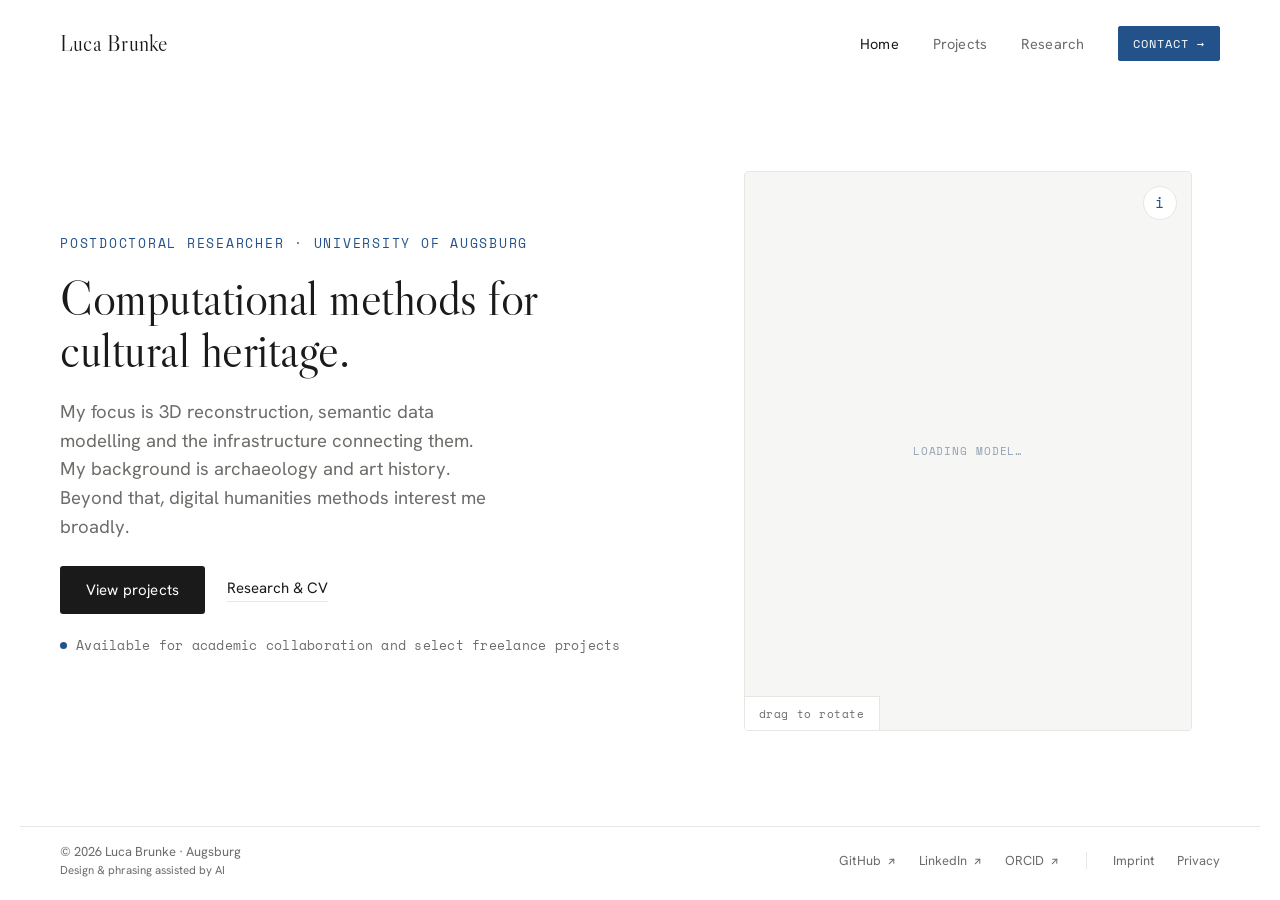
==== index.html @ 1812328b "Initial website: Home, Projects, Research, Contact, Imprint, Privacy Static HTML/CSS/JS implementati" ====
<!DOCTYPE html>
<html lang="en">
<head>
<meta charset="utf-8">
<meta name="viewport" content="width=device-width, initial-scale=1">
<title>Luca Brunke · Computational methods for cultural heritage</title>
<meta name="description" content="Luca Brunke, postdoctoral researcher at the University of Augsburg: 3D reconstruction, semantic data modelling and research infrastructure for cultural heritage.">
<meta name="author" content="Luca Brunke">
<meta name="ai-generated" content="true">
<meta name="ai-disclosure" content="Layout, visual design and some editorial phrasing assisted by Claude (Anthropic); content and decisions are the site owner's own.">
<link rel="icon" href="assets/favicon.svg" type="image/svg+xml">
<link rel="preload" href="assets/fonts/libre-caslon-display-latin-400-normal.woff2" as="font" type="font/woff2" crossorigin>
<link rel="preload" href="assets/fonts/hanken-grotesk-latin-wght-normal.woff2" as="font" type="font/woff2" crossorigin>
<link rel="stylesheet" href="css/theme.css">
<script type="module" src="assets/vendor/model-viewer.min.js"></script>
</head>
<body class="home">

<header class="site-header wrap">
  <a class="wordmark" href="index.html">Luca&nbsp;Brunke</a>
  <nav class="site-nav" aria-label="Main">
    <a href="index.html" aria-current="page">Home</a>
    <a href="projects.html">Projects</a>
    <a href="research.html">Research</a>
    <a class="btn-accent" href="contact.html">Contact →</a>
  </nav>
</header>

<main class="hero wrap">
  <div>
    <p class="kicker">Postdoctoral Researcher · University of Augsburg</p>
    <h1>Computational methods for cultural heritage.</h1>
    <p class="hero-sub">My focus is 3D reconstruction, semantic data modelling and the infrastructure connecting them. My background is archaeology and art history. Beyond that, digital humanities methods interest me broadly.</p>
    <div class="hero-actions">
      <a class="btn-dark" href="projects.html">View projects</a>
      <a class="link-underline" href="research.html">Research &amp; CV</a>
    </div>
    <p class="availability"><span class="dot" aria-hidden="true"></span>Available for academic collaboration and select freelance projects</p>
  </div>

  <div class="hero-media">
    <div class="model-frame">
      <model-viewer src="assets/merkur.glb" alt="3D model of a Roman relief block showing the god Mercury" camera-controls auto-rotate auto-rotate-delay="600" rotation-per-second="18deg" interaction-prompt="none" shadow-intensity="0.6" exposure="1.05" loading="eager" reveal="auto">
        <div slot="progress-bar"></div>
        <div slot="poster" class="model-poster">loading model…</div>
      </model-viewer>
      <div class="model-hint" aria-hidden="true">drag to rotate</div>

      <button class="info-btn" type="button" aria-label="About this model" aria-expanded="false" aria-controls="model-info">i</button>
      <div class="popover" id="model-info" role="dialog" aria-label="About this model" hidden>
        <button class="popover-close" type="button" aria-label="Close">×</button>
        <div class="eyebrow">Mitte 2. Jh. n. Chr.</div>
        <div class="title">Merkur</div>
        <p>Reliefblock des Handelsgottes Merkur. Augsburg, bei St. Ulrich und Afra, um 1500.</p>
        <div class="meta">Photogrammetry · iPhone 17 Pro</div>
      </div>
    </div>
  </div>
</main>

<footer class="site-footer wrap">
  <div class="footer-meta">© 2026 Luca Brunke · Augsburg<a href="imprint.html#ai-notice">Design &amp; phrasing assisted by AI</a></div>
  <div class="footer-links">
    <div>
      <a href="https://github.com/LucaBrunke/" target="_blank" rel="noopener">GitHub<svg class="ext" viewBox="0 0 24 24" fill="none" stroke="currentColor" stroke-width="2.2" stroke-linecap="round" stroke-linejoin="round" aria-hidden="true"><path d="M7 17 17 7"/><path d="M8 7h9v9"/></svg></a>
      <a href="https://www.linkedin.com/in/luca-brunke/" target="_blank" rel="noopener">LinkedIn<svg class="ext" viewBox="0 0 24 24" fill="none" stroke="currentColor" stroke-width="2.2" stroke-linecap="round" stroke-linejoin="round" aria-hidden="true"><path d="M7 17 17 7"/><path d="M8 7h9v9"/></svg></a>
      <a href="https://orcid.org/0000-0002-3138-7901" target="_blank" rel="noopener">ORCID<svg class="ext" viewBox="0 0 24 24" fill="none" stroke="currentColor" stroke-width="2.2" stroke-linecap="round" stroke-linejoin="round" aria-hidden="true"><path d="M7 17 17 7"/><path d="M8 7h9v9"/></svg></a>
    </div>
    <div>
      <a href="imprint.html">Imprint</a>
      <a href="privacy.html">Privacy</a>
    </div>
  </div>
</footer>
<script src="js/home.js"></script>
</body>
</html>
---- css/theme.css ----
/* ==========================================================================
   lucabrunke — shared theme
   Change colours, fonts and spacing here; every page picks them up.
   ========================================================================== */

/* ---- Fonts (self-hosted: no requests to Google) ---- */
@font-face { font-family: 'Libre Caslon Display'; font-style: normal; font-weight: 400; font-display: swap;
  src: url('../assets/fonts/libre-caslon-display-latin-400-normal.woff2') format('woff2');
  unicode-range: U+0000-00FF, U+0131, U+0152-0153, U+02BB-02BC, U+02C6, U+02DA, U+02DC, U+0304, U+0308, U+0329, U+2000-206F, U+20AC, U+2122, U+2191, U+2193, U+2212, U+2215, U+FEFF, U+FFFD; }
@font-face { font-family: 'Libre Caslon Display'; font-style: normal; font-weight: 400; font-display: swap;
  src: url('../assets/fonts/libre-caslon-display-latin-ext-400-normal.woff2') format('woff2');
  unicode-range: U+0100-02BA, U+02BD-02C5, U+02C7-02CC, U+02CE-02D7, U+02DD-02FF, U+0304, U+0308, U+0329, U+1D00-1DBF, U+1E00-1E9F, U+1EF2-1EFF, U+2020, U+20A0-20AB, U+20AD-20C0, U+2113, U+2C60-2C7F, U+A720-A7FF; }
@font-face { font-family: 'Hanken Grotesk'; font-style: normal; font-weight: 100 900; font-display: swap;
  src: url('../assets/fonts/hanken-grotesk-latin-wght-normal.woff2') format('woff2-variations');
  unicode-range: U+0000-00FF, U+0131, U+0152-0153, U+02BB-02BC, U+02C6, U+02DA, U+02DC, U+0304, U+0308, U+0329, U+2000-206F, U+20AC, U+2122, U+2191, U+2193, U+2212, U+2215, U+FEFF, U+FFFD; }
@font-face { font-family: 'Hanken Grotesk'; font-style: normal; font-weight: 100 900; font-display: swap;
  src: url('../assets/fonts/hanken-grotesk-latin-ext-wght-normal.woff2') format('woff2-variations');
  unicode-range: U+0100-02BA, U+02BD-02C5, U+02C7-02CC, U+02CE-02D7, U+02DD-02FF, U+0304, U+0308, U+0329, U+1D00-1DBF, U+1E00-1E9F, U+1EF2-1EFF, U+2020, U+20A0-20AB, U+20AD-20C0, U+2113, U+2C60-2C7F, U+A720-A7FF; }
@font-face { font-family: 'Hanken Grotesk'; font-style: italic; font-weight: 100 900; font-display: swap;
  src: url('../assets/fonts/hanken-grotesk-latin-wght-italic.woff2') format('woff2-variations');
  unicode-range: U+0000-00FF, U+0131, U+0152-0153, U+02BB-02BC, U+02C6, U+02DA, U+02DC, U+0304, U+0308, U+0329, U+2000-206F, U+20AC, U+2122, U+2191, U+2193, U+2212, U+2215, U+FEFF, U+FFFD; }
@font-face { font-family: 'Hanken Grotesk'; font-style: italic; font-weight: 100 900; font-display: swap;
  src: url('../assets/fonts/hanken-grotesk-latin-ext-wght-italic.woff2') format('woff2-variations');
  unicode-range: U+0100-02BA, U+02BD-02C5, U+02C7-02CC, U+02CE-02D7, U+02DD-02FF, U+0304, U+0308, U+0329, U+1D00-1DBF, U+1E00-1E9F, U+1EF2-1EFF, U+2020, U+20A0-20AB, U+20AD-20C0, U+2113, U+2C60-2C7F, U+A720-A7FF; }
@font-face { font-family: 'Space Mono'; font-style: normal; font-weight: 400; font-display: swap;
  src: url('../assets/fonts/space-mono-latin-400-normal.woff2') format('woff2');
  unicode-range: U+0000-00FF, U+0131, U+0152-0153, U+02BB-02BC, U+02C6, U+02DA, U+02DC, U+0304, U+0308, U+0329, U+2000-206F, U+20AC, U+2122, U+2191, U+2193, U+2212, U+2215, U+FEFF, U+FFFD; }
@font-face { font-family: 'Space Mono'; font-style: normal; font-weight: 400; font-display: swap;
  src: url('../assets/fonts/space-mono-latin-ext-400-normal.woff2') format('woff2');
  unicode-range: U+0100-02BA, U+02BD-02C5, U+02C7-02CC, U+02CE-02D7, U+02DD-02FF, U+0304, U+0308, U+0329, U+1D00-1DBF, U+1E00-1E9F, U+1EF2-1EFF, U+2020, U+20A0-20AB, U+20AD-20C0, U+2113, U+2C60-2C7F, U+A720-A7FF; }
@font-face { font-family: 'Space Mono'; font-style: normal; font-weight: 700; font-display: swap;
  src: url('../assets/fonts/space-mono-latin-700-normal.woff2') format('woff2');
  unicode-range: U+0000-00FF, U+0131, U+0152-0153, U+02BB-02BC, U+02C6, U+02DA, U+02DC, U+0304, U+0308, U+0329, U+2000-206F, U+20AC, U+2122, U+2191, U+2193, U+2212, U+2215, U+FEFF, U+FFFD; }
@font-face { font-family: 'Space Mono'; font-style: normal; font-weight: 700; font-display: swap;
  src: url('../assets/fonts/space-mono-latin-ext-700-normal.woff2') format('woff2');
  unicode-range: U+0100-02BA, U+02BD-02C5, U+02C7-02CC, U+02CE-02D7, U+02DD-02FF, U+0304, U+0308, U+0329, U+1D00-1DBF, U+1E00-1E9F, U+1EF2-1EFF, U+2020, U+20A0-20AB, U+20AD-20C0, U+2113, U+2C60-2C7F, U+A720-A7FF; }

/* ---- Tokens ---- */
:root {
  --accent: #23528a;
  --accent-shadow: rgba(35, 82, 138, 0.32);
  --ink: #1a1a1a;
  --muted: #6c6c69;
  --hair: #e6e6e2;
  --bg: #ffffff;
  --panel: #f6f6f4;
  --placeholder: #93a1b3;

  --serif: 'Libre Caslon Display', Georgia, serif;
  --sans: 'Hanken Grotesk', system-ui, sans-serif;
  --mono: 'Space Mono', ui-monospace, monospace;

  --page-max: 1240px;
  --gutter: 40px;
}

/* ---- Base ---- */
*, *::before, *::after { box-sizing: border-box; }
html, body { margin: 0; padding: 0; }
body {
  background: var(--bg);
  color: var(--ink);
  font-family: var(--sans);
  -webkit-font-smoothing: antialiased;
  min-height: 100vh;
  display: flex;
  flex-direction: column;
}
a { color: inherit; text-decoration: none; }
img { display: block; max-width: 100%; }
button { font: inherit; color: inherit; }
::selection { background: var(--accent); color: #ffffff; }
a, button { transition: color .18s ease, background-color .18s ease, border-color .18s ease, box-shadow .18s ease, opacity .18s ease; }
a:focus-visible, button:focus-visible { outline: 2px solid var(--accent); outline-offset: 3px; border-radius: 2px; }
.visually-hidden { position: absolute !important; width: 1px; height: 1px; overflow: hidden; clip: rect(0 0 0 0); white-space: nowrap; }

/* Page-width container */
.wrap { max-width: var(--page-max); width: 100%; margin: 0 auto; padding-left: var(--gutter); padding-right: var(--gutter); }

/* External-link arrow (inline SVG inherits currentColor) */
.ext { display: inline-block; width: 11px; height: 11px; vertical-align: middle; margin-left: 5px; }

/* ---- Type helpers ---- */
.kicker { font-family: var(--mono); font-size: 12px; text-transform: uppercase; letter-spacing: 0.14em; color: var(--accent); margin: 0 0 18px; }
.page-title { font-family: var(--serif); font-weight: 400; font-size: 52px; line-height: 1.05; letter-spacing: -0.01em; margin: 0 0 20px; }
.lede { font-size: 18px; line-height: 1.6; color: var(--muted); max-width: 60ch; margin: 0; text-wrap: pretty; }
.label { font-family: var(--mono); font-size: 11px; text-transform: uppercase; letter-spacing: 0.08em; color: var(--muted); }

/* ---- Header / nav ---- */
.site-header { flex: none; display: flex; align-items: center; justify-content: space-between; gap: 24px; flex-wrap: wrap; padding-top: 26px; padding-bottom: 26px; }
.wordmark { font-family: var(--serif); font-size: 22px; letter-spacing: 0.01em; white-space: nowrap; }
.site-nav { display: flex; align-items: center; gap: 34px; font-size: 14.5px; letter-spacing: 0.01em; }
.site-nav a { color: var(--muted); }
.site-nav a:hover, .site-nav a[aria-current="page"] { color: var(--ink); }

/* ---- Buttons ---- */
.btn-accent { font-family: var(--mono); font-size: 12px; text-transform: uppercase; letter-spacing: 0.08em; color: #ffffff; background: var(--accent); border: 1px solid var(--accent); padding: 8px 14px; border-radius: 2px; white-space: nowrap; }
.site-nav .btn-accent, .site-nav .btn-accent:hover { color: #ffffff; }
.btn-accent:hover { box-shadow: 0 5px 16px var(--accent-shadow); }
.btn-accent[aria-current="page"]:hover { box-shadow: none; }
.btn-dark { display: inline-block; background: var(--ink); color: var(--bg); font-size: 15px; padding: 14px 26px; border-radius: 3px; letter-spacing: 0.01em; }
.btn-dark:hover { box-shadow: 0 6px 18px rgba(26, 26, 26, 0.24); }
.link-underline { color: var(--ink); border-bottom: 1px solid var(--hair); padding-bottom: 3px; }
.link-underline:hover { border-color: var(--accent); }

/* ---- Footer ---- */
.site-footer { flex: none; margin-top: 40px; padding-top: 22px; padding-bottom: 26px; border-top: 1px solid var(--hair); display: flex; align-items: center; justify-content: space-between; gap: 24px; flex-wrap: wrap; font-size: 13px; }
.footer-meta { color: var(--muted); display: flex; flex-direction: column; gap: 2px; }
.footer-meta a { font-size: 11.5px; color: var(--muted); border-bottom: 1px solid transparent; align-self: flex-start; }
.footer-meta a:hover { color: var(--ink); border-color: var(--hair); }
.footer-links { display: flex; align-items: center; gap: 26px; flex-wrap: wrap; }
.footer-links > div { display: flex; gap: 22px; }
.footer-links > div + div { padding-left: 26px; border-left: 1px solid var(--hair); }
.footer-links a { color: var(--muted); }
.footer-links a:hover, .footer-links a[aria-current="page"] { color: var(--ink); }

/* ==========================================================================
   Home — single-screen hero
   ========================================================================== */
body.home { height: 100vh; overflow: hidden; }
.home .site-footer { margin-top: 0; padding-top: 16px; padding-bottom: 22px; }
.hero { flex: 1 1 auto; min-height: 0; padding-top: 8px; padding-bottom: 20px; display: grid; grid-template-columns: 1.08fr 0.92fr; gap: 64px; align-items: center; }
.hero .kicker { font-size: 12.5px; margin-bottom: clamp(12px, 2.2vh, 24px); }
.hero h1 { font-family: var(--serif); font-weight: 400; font-size: clamp(32px, 5.4vh, 56px); line-height: 1.07; letter-spacing: -0.01em; margin: 0 0 clamp(14px, 2.4vh, 26px); }
.hero-sub { font-size: clamp(15px, 2.1vh, 18.5px); line-height: 1.55; color: var(--muted); max-width: 44ch; margin: 0 0 clamp(16px, 2.8vh, 30px); }
.hero-actions { display: flex; align-items: center; gap: 22px; flex-wrap: wrap; margin-bottom: clamp(14px, 2.4vh, 28px); }
.hero-actions .link-underline { font-size: 15px; }
.availability { font-family: var(--mono); font-size: 12.5px; letter-spacing: 0.02em; color: var(--muted); display: flex; align-items: center; gap: 9px; }
.dot { width: 7px; height: 7px; border-radius: 50%; background: var(--accent); flex: none; }

.hero-media { position: relative; height: min(66vh, 560px); display: flex; align-items: center; justify-content: center; }
.model-frame { position: relative; height: 100%; aspect-ratio: 4 / 5; background: var(--panel); border: 1px solid var(--hair); border-radius: 4px; overflow: hidden; }
.model-frame model-viewer { width: 100%; height: 100%; background-color: var(--panel); --poster-color: transparent; }
.model-poster { width: 100%; height: 100%; display: flex; align-items: center; justify-content: center; background: var(--panel); font-family: var(--mono); font-size: 11px; text-transform: uppercase; letter-spacing: 0.08em; color: var(--placeholder); }
.model-hint { position: absolute; bottom: -1px; left: -1px; background: var(--bg); border: 1px solid var(--hair); border-left: none; border-bottom: none; padding: 9px 15px; font-family: var(--mono); font-size: 10.5px; letter-spacing: 0.05em; color: var(--muted); }
.info-btn { position: absolute; top: 14px; right: 14px; z-index: 3; width: 34px; height: 34px; border-radius: 50%; border: 1px solid var(--hair); background: var(--bg); color: var(--accent); font-family: var(--mono); font-size: 15px; line-height: 1; cursor: pointer; display: flex; align-items: center; justify-content: center; }
.info-btn:hover { border-color: var(--accent); }
.popover { position: absolute; top: 56px; right: 14px; z-index: 5; width: 280px; max-width: calc(100% - 28px); background: var(--bg); border: 1px solid var(--hair); border-radius: 4px; box-shadow: 0 12px 34px rgba(20, 30, 50, 0.13); padding: 18px 18px 16px; text-align: left; }
.popover[hidden] { display: none; }
.popover-close { position: absolute; top: 10px; right: 12px; border: none; background: none; color: var(--muted); font-size: 16px; line-height: 1; cursor: pointer; }
.popover-close:hover { color: var(--ink); }
.popover .eyebrow { font-family: var(--mono); font-size: 10.5px; text-transform: uppercase; letter-spacing: 0.08em; color: var(--accent); margin-bottom: 8px; }
.popover .title { font-family: var(--serif); font-size: 19px; margin-bottom: 8px; }
.popover p { font-size: 13.5px; line-height: 1.55; color: var(--muted); margin: 0 0 10px; }
.popover .meta { font-family: var(--mono); font-size: 11px; color: var(--muted); }

/* ==========================================================================
   Projects — result grid, filters, lightbox
   ========================================================================== */
.page-head { padding-top: 44px; }
.filters { padding-top: 36px; display: flex; align-items: center; justify-content: space-between; gap: 24px; flex-wrap: wrap; }
.chips { display: flex; gap: 10px; flex-wrap: wrap; align-items: center; }
.chip { font-family: var(--mono); font-size: 12px; text-transform: uppercase; letter-spacing: 0.06em; padding: 9px 15px; border-radius: 2px; cursor: pointer; background: transparent; color: var(--muted); border: 1px solid var(--hair); }
.chip:hover { border-color: var(--ink); color: var(--ink); }
.chip[aria-pressed="true"] { background: var(--ink); color: #ffffff; border-color: var(--ink); }
.chip-project { font-family: var(--mono); font-size: 12px; letter-spacing: 0.03em; padding: 9px 13px; border-radius: 2px; cursor: pointer; background: #ffffff; color: var(--accent); border: 1px solid var(--accent); display: flex; align-items: center; gap: 8px; }
.chip-project:hover { box-shadow: 0 4px 12px rgba(35, 82, 138, 0.2); }
.chip-project span { font-size: 15px; line-height: 1; }
.result-count { font-family: var(--mono); font-size: 12px; color: var(--muted); }

.grid-section { padding-top: 32px; padding-bottom: 20px; }
.result-grid { display: grid; grid-template-columns: repeat(auto-fill, minmax(min(100%, 300px), 1fr)); gap: 36px 28px; }
.tile { display: block; width: 100%; text-align: left; background: none; border: none; padding: 0; cursor: pointer; }
.tile:hover { opacity: 0.86; }
.tile-media { position: relative; aspect-ratio: 4 / 3; border: 1px solid var(--hair); border-radius: 3px; overflow: hidden; margin-bottom: 14px; background: var(--panel); }
.tile-media img { width: 100%; height: 100%; object-fit: cover; }
.tile-badges { position: absolute; top: 12px; right: 12px; display: flex; gap: 6px; }
.badge { font-family: var(--mono); font-size: 10.5px; letter-spacing: 0.04em; color: var(--muted); background: #ffffff; border: 1px solid var(--hair); padding: 5px 9px; border-radius: 2px; }
.badge-3d { text-transform: uppercase; letter-spacing: 0.06em; color: var(--accent); }
.tile-title { font-family: var(--serif); font-size: 20px; line-height: 1.25; margin-bottom: 6px; text-wrap: pretty; }
.tile-meta { font-family: var(--mono); font-size: 11.5px; letter-spacing: 0.03em; color: var(--muted); }
.placeholder { width: 100%; height: 100%; background: repeating-linear-gradient(135deg, #e8ecf1 0 13px, #f0f3f7 13px 26px); display: flex; align-items: center; justify-content: center; font-family: var(--mono); font-size: 11px; text-transform: uppercase; letter-spacing: 0.08em; color: var(--placeholder); }

.lightbox { position: fixed; inset: 0; z-index: 50; background: rgba(18, 20, 24, 0.72); display: flex; align-items: flex-start; justify-content: center; padding: 32px; overflow-y: auto; }
.lightbox[hidden] { display: none; }
.lightbox-panel { position: relative; width: 100%; max-width: 980px; margin: auto; background: #ffffff; border-radius: 5px; overflow: hidden; box-shadow: 0 24px 60px rgba(0, 0, 0, 0.3); }
.round-btn { width: 38px; height: 38px; border-radius: 50%; border: 1px solid var(--hair); background: #ffffff; color: var(--ink); font-size: 20px; line-height: 1; cursor: pointer; display: flex; align-items: center; justify-content: center; }
.round-btn:hover { border-color: var(--accent); color: var(--accent); }
.lightbox-close { position: absolute; top: 14px; right: 14px; z-index: 3; }
.stage { aspect-ratio: 16 / 10; max-height: 62vh; width: 100%; background: var(--panel); position: relative; }
.stage > img { width: 100%; height: 100%; object-fit: contain; background: var(--panel); }
.stage > iframe { width: 100%; height: 100%; border: 0; display: block; }
.stage > model-viewer { width: 100%; height: 100%; background-color: var(--panel); }
.stage .placeholder { font-size: 12px; background: repeating-linear-gradient(135deg, #e8ecf1 0 14px, #f0f3f7 14px 28px); }
.stage-nav { position: absolute; top: 50%; transform: translateY(-50%); width: 40px; height: 40px; font-size: 17px; }
.stage-prev { left: 14px; }
.stage-next { right: 14px; }
.stage-pos { position: absolute; bottom: 12px; left: 50%; transform: translateX(-50%); font-family: var(--mono); font-size: 11px; color: var(--muted); background: #ffffff; border: 1px solid var(--hair); padding: 4px 10px; border-radius: 10px; }
.thumbs { display: flex; gap: 10px; padding: 14px 30px 0; flex-wrap: wrap; }
.thumb { width: 84px; aspect-ratio: 4 / 3; padding: 0; border-radius: 3px; overflow: hidden; cursor: pointer; background: var(--panel); border: 1px solid var(--hair); }
.thumb[aria-current="true"] { border-color: var(--accent); }
.thumb img { width: 100%; height: 100%; object-fit: cover; }
.thumb .thumb-3d { width: 100%; height: 100%; display: flex; align-items: center; justify-content: center; font-family: var(--mono); font-size: 10px; color: var(--accent); }
.thumb .placeholder { background: repeating-linear-gradient(135deg, #e8ecf1 0 7px, #f0f3f7 7px 14px); }
.caption { padding: 22px 30px 28px; display: flex; justify-content: space-between; align-items: flex-end; gap: 24px; flex-wrap: wrap; }
.caption-text { flex: 1 1 420px; min-width: 0; }
.caption .eyebrow { font-family: var(--mono); font-size: 11px; text-transform: uppercase; letter-spacing: 0.08em; color: var(--accent); margin-bottom: 10px; }
.caption h2 { font-family: var(--serif); font-weight: 400; font-size: 28px; line-height: 1.15; margin: 0 0 10px; }
.caption p { font-size: 15.5px; line-height: 1.6; color: var(--muted); margin: 0; max-width: 62ch; text-wrap: pretty; }
.caption-actions { display: flex; flex-direction: column; align-items: flex-end; gap: 12px; }
.caption-actions .btn-accent { padding: 10px 14px; }
.caption-actions .btn-accent .ext { margin-left: 6px; }
.link-project { font-family: var(--mono); font-size: 11.5px; letter-spacing: 0.03em; color: var(--muted); background: none; border: none; border-bottom: 1px solid var(--hair); padding: 0 0 2px; cursor: pointer; }
.link-project:hover { color: var(--accent); border-color: var(--accent); }
body.no-scroll { overflow: hidden; }

/* ==========================================================================
   Research — light CV
   ========================================================================== */
.research-head .page-title { margin-bottom: 8px; }
.research-head .subtitle { font-size: 17px; color: var(--muted); }
.research-body { padding-top: 44px; padding-bottom: 20px; display: grid; grid-template-columns: minmax(0, 1fr) 300px; gap: 64px; align-items: start; }
.cv-section { margin-bottom: 56px; }
.cv-section:last-child { margin-bottom: 0; }
.section-label { font-family: var(--mono); font-size: 11.5px; text-transform: uppercase; letter-spacing: 0.1em; color: var(--muted); padding-bottom: 12px; border-bottom: 1px solid var(--hair); margin: 0 0 4px; font-weight: 400; }
.cv-section .intro { font-size: 17px; line-height: 1.65; margin: 16px 0 16px; max-width: 64ch; }
.cv-section .intro + .intro { color: var(--muted); margin: 0; }
.cv-list { list-style: none; margin: 0; padding: 0; }
.cv-row { display: grid; grid-template-columns: 96px 1fr; gap: 22px; padding: 20px 0; border-bottom: 1px solid var(--hair); align-items: baseline; }
.cv-years { font-family: var(--mono); font-size: 12.5px; color: var(--accent); }
.cv-title { font-size: 17px; font-weight: 600; margin-bottom: 3px; }
.cv-title-line { display: flex; align-items: center; gap: 9px; flex-wrap: wrap; margin-bottom: 3px; }
.cv-title-line .cv-title { margin-bottom: 0; }
.cv-place { font-size: 15px; color: var(--muted); }
.cv-place a { color: var(--muted); border-bottom: 1px solid var(--hair); }
.cv-place a:hover { color: var(--accent); border-color: var(--accent); }
.cv-note { font-size: 13.5px; color: var(--muted); margin-top: 6px; font-style: italic; }
.badge-current { display: inline-flex; align-items: center; gap: 5px; font-family: var(--mono); font-size: 10.5px; text-transform: uppercase; letter-spacing: 0.06em; color: var(--accent); background: var(--panel); border: 1px solid var(--hair); padding: 3px 8px; border-radius: 10px; }
.badge-current .dot { width: 6px; height: 6px; }

.pubs-head { display: flex; align-items: center; justify-content: space-between; gap: 20px; flex-wrap: wrap; padding-bottom: 12px; border-bottom: 1px solid var(--hair); margin-bottom: 8px; }
.pubs-head .section-label { border: none; padding: 0; margin: 0; }
.seg { display: flex; border: 1px solid var(--hair); border-radius: 3px; overflow: hidden; }
.seg button { font-family: var(--mono); font-size: 11px; text-transform: uppercase; letter-spacing: 0.06em; padding: 7px 13px; border: none; cursor: pointer; background: transparent; color: var(--muted); }
.seg button + button { border-left: 1px solid var(--hair); }
.seg button:hover { color: var(--ink); }
.seg button[aria-pressed="true"] { background: var(--ink); color: var(--bg); }
.pub { padding: 22px 0; border-bottom: 1px solid var(--hair); display: flex; align-items: flex-start; justify-content: space-between; gap: 20px; }
.pub-apa { font-size: 15.5px; line-height: 1.6; margin: 0; max-width: 60ch; }
.pub-apa cite { font-family: var(--serif); font-style: italic; }
.pub-apa .venue { color: var(--muted); }
.pub-apa .venue a { border-bottom: 1px solid var(--hair); }
.pub-apa .venue a:hover { color: var(--accent); border-color: var(--accent); }
.pub-bib { flex: 1; min-width: 0; font-family: var(--mono); font-size: 12px; line-height: 1.55; background: var(--panel); border: 1px solid var(--hair); border-radius: 3px; padding: 14px 16px; margin: 0; white-space: pre-wrap; overflow-x: auto; }
.pubs[data-format="apa"] .pub-bib, .pubs[data-format="bibtex"] .pub-apa { display: none; }
.copy-btn { flex: none; font-family: var(--mono); font-size: 10.5px; text-transform: uppercase; letter-spacing: 0.06em; padding: 7px 11px; border: 1px solid var(--hair); border-radius: 2px; background: var(--bg); color: var(--muted); cursor: pointer; }
.copy-btn:hover { border-color: var(--accent); color: var(--accent); }
.pubs-note { font-size: 13px; color: var(--muted); margin: 20px 0 0; }
.orcid-link { display: inline-block; margin-top: 16px; font-family: var(--mono); font-size: 12px; text-transform: uppercase; letter-spacing: 0.06em; color: var(--muted); }
.orcid-link:hover { color: var(--accent); }

.sidebar { position: sticky; top: 32px; display: flex; flex-direction: column; gap: 20px; }
.portrait { aspect-ratio: 4 / 5; border: 1px solid var(--hair); border-radius: 4px; overflow: hidden; margin: 0; }
.portrait img { width: 100%; height: 100%; object-fit: cover; }
.facts { border: 1px solid var(--hair); border-radius: 4px; padding: 20px 20px 22px; display: flex; flex-direction: column; gap: 14px; margin: 0; }
.facts dt { font-family: var(--mono); font-size: 10.5px; text-transform: uppercase; letter-spacing: 0.08em; color: var(--muted); margin-bottom: 4px; }
.facts dd { font-size: 14.5px; margin: 0; }
.facts dd a:hover { color: var(--accent); }
.facts-links { display: flex; gap: 16px; flex-wrap: wrap; padding-top: 4px; }
.facts-links a { font-family: var(--mono); font-size: 12px; color: var(--accent); }
.facts-links a:hover { color: var(--ink); }
.sidebar .btn-dark { font-size: 14.5px; text-align: center; padding: 14px 18px; }

/* ==========================================================================
   Contact
   ========================================================================== */
.contact-body { padding-top: 56px; padding-bottom: 20px; }
.contact-body > div { max-width: 560px; }
.contact-body .page-title { margin-bottom: 24px; }
.contact-body .lede { max-width: 46ch; margin-bottom: 40px; }
.contact-items { display: flex; flex-direction: column; gap: 26px; }
.contact-items .label { margin-bottom: 8px; }
.email-link { font-family: var(--serif); font-size: 26px; color: var(--ink); border-bottom: 1px solid var(--hair); padding-bottom: 3px; overflow-wrap: anywhere; }
.email-link:hover { border-color: var(--accent); color: var(--accent); }
.contact-socials { display: flex; gap: 24px; flex-wrap: wrap; }
.contact-socials a { font-size: 15px; color: var(--ink); }
.contact-socials a:hover { color: var(--accent); }
.contact-items .value { font-size: 15px; }
.contact-page .site-footer { margin-top: 56px; }

/* ==========================================================================
   Legal pages (Imprint, Privacy)
   ========================================================================== */
.legal { max-width: 760px; width: 100%; margin: 0 auto; padding: 56px var(--gutter) 20px; }
.legal .page-title { font-size: 46px; line-height: 1.06; margin-bottom: 12px; }
.legal-intro { font-size: 15px; color: var(--muted); margin: 0 0 44px; }
.legal-block { padding: 24px 0; border-top: 1px solid var(--hair); }
.legal-block .label { margin-bottom: 12px; }
.legal-block address, .legal-block .body { font-style: normal; font-size: 16.5px; line-height: 1.7; }
.legal-block address .muted { color: var(--muted); }
.legal-block p { font-size: 15.5px; line-height: 1.65; color: var(--muted); margin: 0 0 14px; }
.legal-block p:last-child { margin-bottom: 0; }
.legal-block .body a { color: var(--accent); border-bottom: 1px solid var(--hair); padding-bottom: 1px; }
.legal-block .body a:hover { border-color: var(--accent); }
.legal-section { padding: 26px 0; border-top: 1px solid var(--hair); }
.legal-section-head { display: flex; gap: 16px; align-items: baseline; margin-bottom: 12px; }
.legal-section-head .num { font-family: var(--mono); font-size: 12px; color: var(--accent); flex: none; }
.legal-section h2 { font-family: var(--serif); font-weight: 400; font-size: 23px; margin: 0; letter-spacing: -0.01em; }
.legal-section .paras { padding-left: 28px; }
.legal-section p { font-size: 15.5px; line-height: 1.68; color: var(--muted); margin: 0 0 12px; }
.legal-section p a { color: var(--accent); }
.legal-section p a:hover { color: var(--ink); }
.legal-updated { padding: 24px 0; border-top: 1px solid var(--hair); font-family: var(--mono); font-size: 12.5px; color: var(--muted); }
.legal-updated span { color: var(--ink); }
.legal-updated a { color: var(--accent); }
.legal-updated a:hover { color: var(--ink); }
.legal-page .site-footer { margin-top: 44px; }

/* ==========================================================================
   Responsive
   ========================================================================== */
@media (max-width: 960px) {
  :root { --gutter: 28px; }
  /* Home becomes a normal scrolling page once text and model no longer fit side by side */
  body.home { height: auto; overflow: visible; }
  .hero { grid-template-columns: 1fr; gap: 36px; padding-top: 24px; padding-bottom: 40px; }
  .hero h1 { font-size: clamp(34px, 7vw, 48px); }
  .hero-sub { font-size: 17px; }
  .hero-media { height: auto; }
  .model-frame { height: auto; width: 100%; max-width: 460px; }
  .research-body { grid-template-columns: 1fr; gap: 48px; }
  .sidebar { position: static; order: -1; display: grid; grid-template-columns: 180px 1fr; align-items: start; }
  .sidebar .btn-dark { grid-column: 1 / -1; }
}
@media (max-width: 640px) {
  :root { --gutter: 16px; }
  .site-header { padding-top: 18px; padding-bottom: 18px; row-gap: 14px; }
  .site-nav { gap: 20px; font-size: 14px; }
  .page-title { font-size: 38px; }
  .legal .page-title { font-size: 36px; }
  .lede { font-size: 16.5px; }
  .page-head, .contact-body, .legal { padding-top: 28px; }
  .site-footer { align-items: flex-start; }
  .footer-links { gap: 14px 26px; }
  .footer-links > div + div { padding-left: 0; border-left: none; }
  .cv-row { grid-template-columns: 1fr; gap: 4px; }
  .pub { flex-direction: column; gap: 12px; }
  .sidebar { grid-template-columns: 1fr; }
  .portrait { max-width: 260px; }
  .legal-section .paras { padding-left: 0; }
  .lightbox { padding: 12px; }
  .caption { padding: 18px 18px 22px; }
  .caption-actions { align-items: flex-start; }
  .thumbs { padding: 12px 18px 0; }
  .thumb { width: 64px; }
  .stage-nav { width: 34px; height: 34px; }
}

@media (prefers-reduced-motion: reduce) {
  a, button { transition: none; }
}
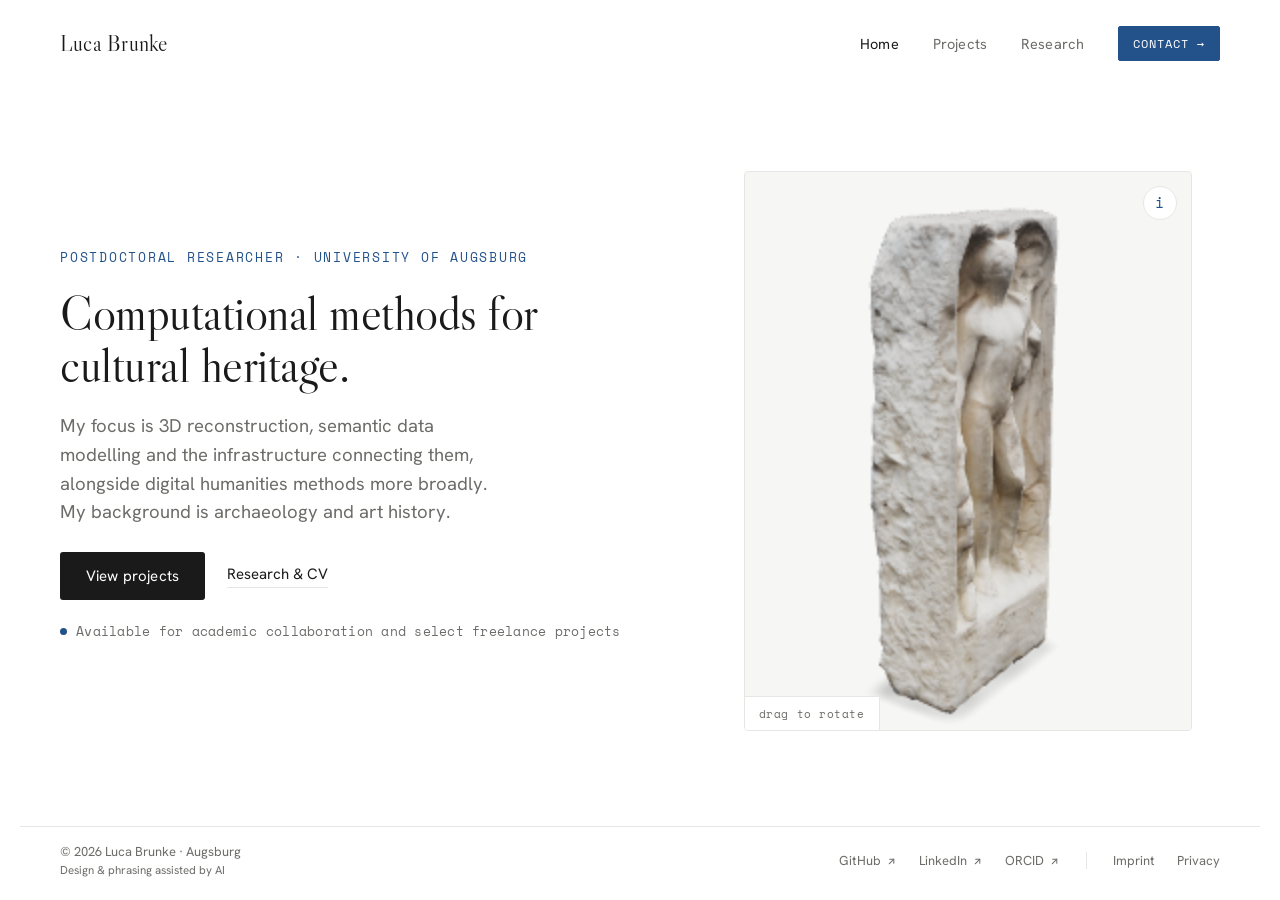
==== commit bde3a2d3: "Refactor code structure for improved readability and maintainability" ====
--- a/index.html
+++ b/index.html
@@ -5,6 +5,17 @@
 <meta name="viewport" content="width=device-width, initial-scale=1">
 <title>Luca Brunke · Computational methods for cultural heritage</title>
 <meta name="description" content="Luca Brunke, postdoctoral researcher at the University of Augsburg: 3D reconstruction, semantic data modelling and research infrastructure for cultural heritage.">
+<link rel="canonical" href="https://lucabrunke.eu/">
+<meta property="og:type" content="website">
+<meta property="og:site_name" content="Luca Brunke">
+<meta property="og:title" content="Luca Brunke · Computational methods for cultural heritage">
+<meta property="og:description" content="Luca Brunke, postdoctoral researcher at the University of Augsburg: 3D reconstruction, semantic data modelling and research infrastructure for cultural heritage.">
+<meta property="og:url" content="https://lucabrunke.eu/">
+<meta property="og:image" content="https://lucabrunke.eu/images/og-image.jpg">
+<meta property="og:image:width" content="1200">
+<meta property="og:image:height" content="630">
+<meta property="og:image:alt" content="Aerial view of the South Coaster wreck in the Exe estuary">
+<meta name="twitter:card" content="summary_large_image">
 <meta name="author" content="Luca Brunke">
 <meta name="ai-generated" content="true">
 <meta name="ai-disclosure" content="Layout, visual design and some editorial phrasing assisted by Claude (Anthropic); content and decisions are the site owner's own.">
@@ -30,7 +41,7 @@
   <div>
     <p class="kicker">Postdoctoral Researcher · University of Augsburg</p>
     <h1>Computational methods for cultural heritage.</h1>
-    <p class="hero-sub">My focus is 3D reconstruction, semantic data modelling and the infrastructure connecting them. My background is archaeology and art history. Beyond that, digital humanities methods interest me broadly.</p>
+    <p class="hero-sub">My focus is 3D reconstruction, semantic data modelling and the infrastructure connecting them, alongside digital humanities methods more broadly. My background is archaeology and art history.</p>
     <div class="hero-actions">
       <a class="btn-dark" href="projects.html">View projects</a>
       <a class="link-underline" href="research.html">Research &amp; CV</a>
@@ -49,9 +60,9 @@
       <button class="info-btn" type="button" aria-label="About this model" aria-expanded="false" aria-controls="model-info">i</button>
       <div class="popover" id="model-info" role="dialog" aria-label="About this model" hidden>
         <button class="popover-close" type="button" aria-label="Close">×</button>
-        <div class="eyebrow">Mitte 2. Jh. n. Chr.</div>
+        <div class="eyebrow" lang="de">Mitte 2. Jh. n. Chr.</div>
         <div class="title">Merkur</div>
-        <p>Reliefblock des Handelsgottes Merkur. Augsburg, bei St. Ulrich und Afra, um 1500.</p>
+        <p lang="de">Reliefblock des Handelsgottes Merkur. Augsburg, bei St. Ulrich und Afra, um 1500.</p>
         <div class="meta">Photogrammetry · iPhone 17 Pro</div>
       </div>
     </div>
--- a/css/theme.css
+++ b/css/theme.css
@@ -159,6 +159,8 @@
 .result-count { font-family: var(--mono); font-size: 12px; color: var(--muted); }
 
 .grid-section { padding-top: 32px; padding-bottom: 20px; }
+.collab-section { padding-top: 40px; padding-bottom: 20px; }
+.collab-list { list-style: none; margin: 16px 0 0; padding: 0; display: flex; flex-wrap: wrap; gap: 8px 28px; font-size: 15px; }
 .result-grid { display: grid; grid-template-columns: repeat(auto-fill, minmax(min(100%, 300px), 1fr)); gap: 36px 28px; }
 .tile { display: block; width: 100%; text-align: left; background: none; border: none; padding: 0; cursor: pointer; }
 .tile:hover { opacity: 0.86; }
@@ -215,6 +217,7 @@
 .section-label { font-family: var(--mono); font-size: 11.5px; text-transform: uppercase; letter-spacing: 0.1em; color: var(--muted); padding-bottom: 12px; border-bottom: 1px solid var(--hair); margin: 0 0 4px; font-weight: 400; }
 .cv-section .intro { font-size: 17px; line-height: 1.65; margin: 16px 0 16px; max-width: 64ch; }
 .cv-section .intro + .intro { color: var(--muted); margin: 0; }
+.section-note { font-size: 15px; color: var(--muted); margin: 16px 0 0; }
 .cv-list { list-style: none; margin: 0; padding: 0; }
 .cv-row { display: grid; grid-template-columns: 96px 1fr; gap: 22px; padding: 20px 0; border-bottom: 1px solid var(--hair); align-items: baseline; }
 .cv-years { font-family: var(--mono); font-size: 12.5px; color: var(--accent); }
@@ -228,21 +231,12 @@
 .badge-current { display: inline-flex; align-items: center; gap: 5px; font-family: var(--mono); font-size: 10.5px; text-transform: uppercase; letter-spacing: 0.06em; color: var(--accent); background: var(--panel); border: 1px solid var(--hair); padding: 3px 8px; border-radius: 10px; }
 .badge-current .dot { width: 6px; height: 6px; }
 
-.pubs-head { display: flex; align-items: center; justify-content: space-between; gap: 20px; flex-wrap: wrap; padding-bottom: 12px; border-bottom: 1px solid var(--hair); margin-bottom: 8px; }
-.pubs-head .section-label { border: none; padding: 0; margin: 0; }
-.seg { display: flex; border: 1px solid var(--hair); border-radius: 3px; overflow: hidden; }
-.seg button { font-family: var(--mono); font-size: 11px; text-transform: uppercase; letter-spacing: 0.06em; padding: 7px 13px; border: none; cursor: pointer; background: transparent; color: var(--muted); }
-.seg button + button { border-left: 1px solid var(--hair); }
-.seg button:hover { color: var(--ink); }
-.seg button[aria-pressed="true"] { background: var(--ink); color: var(--bg); }
 .pub { padding: 22px 0; border-bottom: 1px solid var(--hair); display: flex; align-items: flex-start; justify-content: space-between; gap: 20px; }
-.pub-apa { font-size: 15.5px; line-height: 1.6; margin: 0; max-width: 60ch; }
-.pub-apa cite { font-family: var(--serif); font-style: italic; }
-.pub-apa .venue { color: var(--muted); }
-.pub-apa .venue a { border-bottom: 1px solid var(--hair); }
-.pub-apa .venue a:hover { color: var(--accent); border-color: var(--accent); }
-.pub-bib { flex: 1; min-width: 0; font-family: var(--mono); font-size: 12px; line-height: 1.55; background: var(--panel); border: 1px solid var(--hair); border-radius: 3px; padding: 14px 16px; margin: 0; white-space: pre-wrap; overflow-x: auto; }
-.pubs[data-format="apa"] .pub-bib, .pubs[data-format="bibtex"] .pub-apa { display: none; }
+.pub-cite { font-size: 15.5px; line-height: 1.6; margin: 0; max-width: 60ch; }
+.pub-cite cite { font-family: var(--serif); font-style: italic; }
+.pub-cite .venue { color: var(--muted); }
+.pub-cite .venue a { border-bottom: 1px solid var(--hair); }
+.pub-cite .venue a:hover { color: var(--accent); border-color: var(--accent); }
 .copy-btn { flex: none; font-family: var(--mono); font-size: 10.5px; text-transform: uppercase; letter-spacing: 0.06em; padding: 7px 11px; border: 1px solid var(--hair); border-radius: 2px; background: var(--bg); color: var(--muted); cursor: pointer; }
 .copy-btn:hover { border-color: var(--accent); color: var(--accent); }
 .pubs-note { font-size: 13px; color: var(--muted); margin: 20px 0 0; }
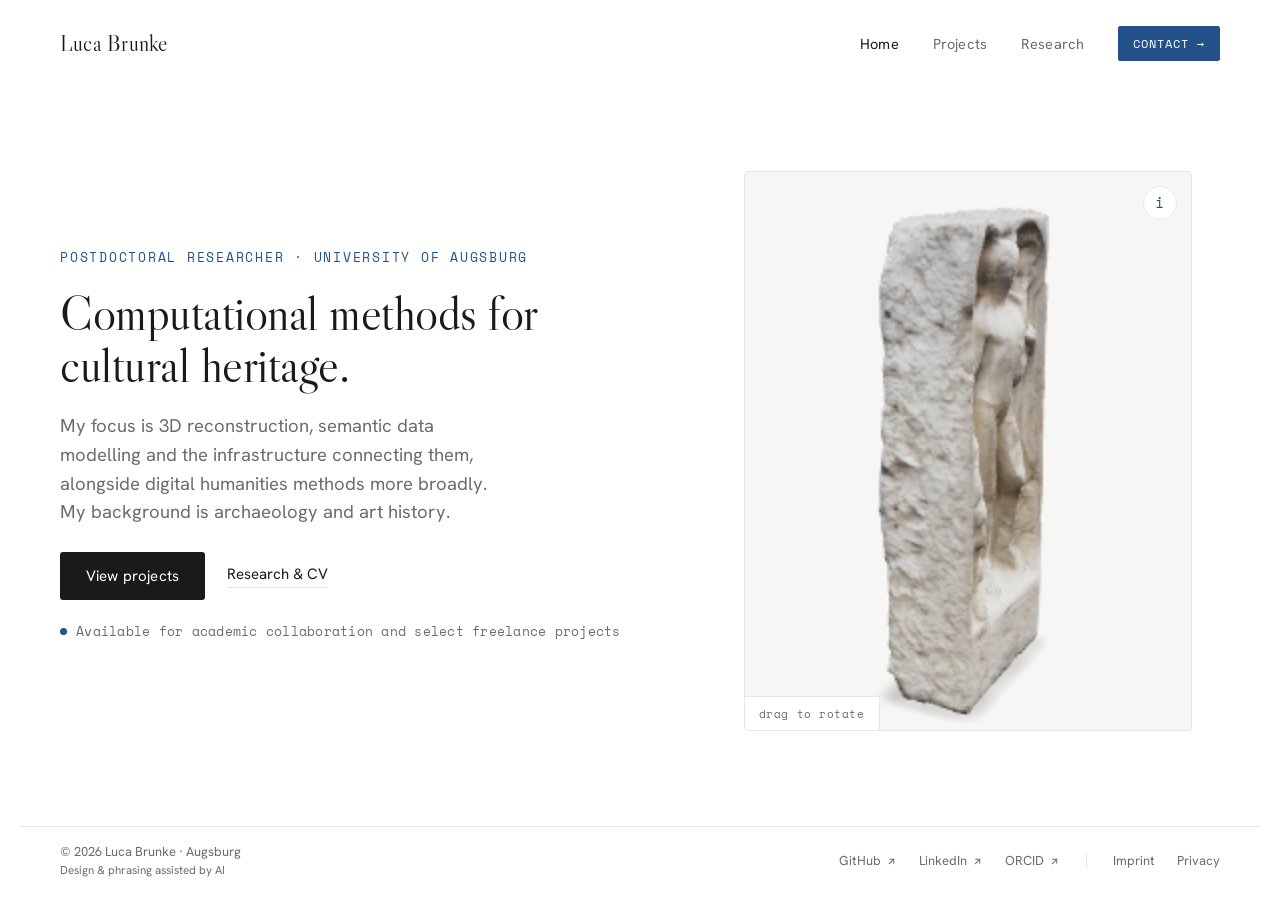
==== commit cca5eea7: "Shrink home 3D model and add loading placeholder Downscale the Merkur texture to 2048 px (4.3 MB -> " ====
--- a/index.html
+++ b/index.html
@@ -22,6 +22,7 @@
 <link rel="icon" href="assets/favicon.svg" type="image/svg+xml">
 <link rel="preload" href="assets/fonts/libre-caslon-display-latin-400-normal.woff2" as="font" type="font/woff2" crossorigin>
 <link rel="preload" href="assets/fonts/hanken-grotesk-latin-wght-normal.woff2" as="font" type="font/woff2" crossorigin>
+<link rel="preload" href="assets/merkur-poster.jpg" as="image">
 <link rel="stylesheet" href="css/theme.css">
 <script type="module" src="assets/vendor/model-viewer.min.js"></script>
 </head>
@@ -53,7 +54,7 @@
     <div class="model-frame">
       <model-viewer src="assets/merkur.glb" alt="3D model of a Roman relief block showing the god Mercury" camera-controls auto-rotate auto-rotate-delay="600" rotation-per-second="18deg" interaction-prompt="none" shadow-intensity="0.6" exposure="1.05" loading="eager" reveal="auto">
         <div slot="progress-bar"></div>
-        <div slot="poster" class="model-poster">loading model…</div>
+        <div slot="poster" class="model-poster"><img src="assets/merkur-poster.jpg" alt="" width="800" height="1000" fetchpriority="high"><span class="visually-hidden">Loading 3D model…</span></div>
       </model-viewer>
       <div class="model-hint" aria-hidden="true">drag to rotate</div>
 
--- a/css/theme.css
+++ b/css/theme.css
@@ -131,7 +131,8 @@
 .hero-media { position: relative; height: min(66vh, 560px); display: flex; align-items: center; justify-content: center; }
 .model-frame { position: relative; height: 100%; aspect-ratio: 4 / 5; background: var(--panel); border: 1px solid var(--hair); border-radius: 4px; overflow: hidden; }
 .model-frame model-viewer { width: 100%; height: 100%; background-color: var(--panel); --poster-color: transparent; }
-.model-poster { width: 100%; height: 100%; display: flex; align-items: center; justify-content: center; background: var(--panel); font-family: var(--mono); font-size: 11px; text-transform: uppercase; letter-spacing: 0.08em; color: var(--placeholder); }
+.model-poster { width: 100%; height: 100%; background: var(--panel); }
+.model-poster img { width: 100%; height: 100%; object-fit: cover; }
 .model-hint { position: absolute; bottom: -1px; left: -1px; background: var(--bg); border: 1px solid var(--hair); border-left: none; border-bottom: none; padding: 9px 15px; font-family: var(--mono); font-size: 10.5px; letter-spacing: 0.05em; color: var(--muted); }
 .info-btn { position: absolute; top: 14px; right: 14px; z-index: 3; width: 34px; height: 34px; border-radius: 50%; border: 1px solid var(--hair); background: var(--bg); color: var(--accent); font-family: var(--mono); font-size: 15px; line-height: 1; cursor: pointer; display: flex; align-items: center; justify-content: center; }
 .info-btn:hover { border-color: var(--accent); }
@@ -212,7 +213,7 @@
 .research-head .page-title { margin-bottom: 8px; }
 .research-head .subtitle { font-size: 17px; color: var(--muted); }
 .research-body { padding-top: 44px; padding-bottom: 20px; display: grid; grid-template-columns: minmax(0, 1fr) 300px; gap: 64px; align-items: start; }
-.cv-section { margin-bottom: 56px; }
+.cv-section { margin-bottom: 56px; scroll-margin-top: 24px; }
 .cv-section:last-child { margin-bottom: 0; }
 .section-label { font-family: var(--mono); font-size: 11.5px; text-transform: uppercase; letter-spacing: 0.1em; color: var(--muted); padding-bottom: 12px; border-bottom: 1px solid var(--hair); margin: 0 0 4px; font-weight: 400; }
 .cv-section .intro { font-size: 17px; line-height: 1.65; margin: 16px 0 16px; max-width: 64ch; }
@@ -228,10 +229,28 @@
 .cv-place a { color: var(--muted); border-bottom: 1px solid var(--hair); }
 .cv-place a:hover { color: var(--accent); border-color: var(--accent); }
 .cv-note { font-size: 13.5px; color: var(--muted); margin-top: 6px; font-style: italic; }
-.badge-current { display: inline-flex; align-items: center; gap: 5px; font-family: var(--mono); font-size: 10.5px; text-transform: uppercase; letter-spacing: 0.06em; color: var(--accent); background: var(--panel); border: 1px solid var(--hair); padding: 3px 8px; border-radius: 10px; }
-.badge-current .dot { width: 6px; height: 6px; }
-
-.pub { padding: 22px 0; border-bottom: 1px solid var(--hair); display: flex; align-items: flex-start; justify-content: space-between; gap: 20px; }
+
+/* Experience: timeline, dots sit in the gap between years and content */
+.timeline { position: relative; }
+.timeline::before { content: ''; position: absolute; left: 106px; top: 28px; bottom: 28px; width: 1px; background: var(--hair); }
+.timeline .cv-row { position: relative; border-bottom: none; padding: 16px 0; }
+.timeline .cv-row::before { content: ''; position: absolute; left: 102px; top: 22px; width: 9px; height: 9px; border-radius: 50%; background: var(--bg); border: 1.5px solid var(--placeholder); box-sizing: border-box; }
+.timeline .cv-row.is-current::before { background: var(--accent); border-color: var(--accent); box-shadow: 0 0 0 4px var(--panel); }
+
+/* Education: tighter rows */
+.cv-list.compact .cv-row { padding: 14px 0; }
+.cv-list.compact .cv-title { font-size: 15.5px; }
+.cv-list.compact .cv-place { font-size: 14px; }
+
+/* Teaching: cards */
+.teach-grid { list-style: none; margin: 16px 0 0; padding: 0; display: grid; grid-template-columns: repeat(auto-fill, minmax(210px, 1fr)); gap: 14px; }
+.teach-card { border: 1px solid var(--hair); border-radius: 4px; padding: 18px 18px 16px; display: flex; flex-direction: column; gap: 8px; }
+.teach-meta { font-family: var(--mono); font-size: 11px; letter-spacing: 0.03em; color: var(--accent); }
+.teach-title { font-size: 16px; font-weight: 600; line-height: 1.35; flex: 1; }
+.teach-link { font-family: var(--mono); font-size: 11.5px; color: var(--muted); align-self: flex-start; border-bottom: 1px solid var(--hair); padding-bottom: 2px; margin-top: 6px; }
+.teach-link:hover { color: var(--accent); border-color: var(--accent); }
+
+.pub { padding: 22px 0; border-bottom: 1px solid var(--hair); display: grid; grid-template-columns: 96px minmax(0, 1fr) auto; gap: 22px; align-items: baseline; }
 .pub-cite { font-size: 15.5px; line-height: 1.6; margin: 0; max-width: 60ch; }
 .pub-cite cite { font-family: var(--serif); font-style: italic; }
 .pub-cite .venue { color: var(--muted); }
@@ -243,7 +262,13 @@
 .orcid-link { display: inline-block; margin-top: 16px; font-family: var(--mono); font-size: 12px; text-transform: uppercase; letter-spacing: 0.06em; color: var(--muted); }
 .orcid-link:hover { color: var(--accent); }
 
-.sidebar { position: sticky; top: 32px; display: flex; flex-direction: column; gap: 20px; }
+.sidebar { align-self: stretch; display: flex; flex-direction: column; gap: 20px; }
+.sidebar-sticky { position: sticky; top: 32px; display: flex; flex-direction: column; gap: 20px; }
+.toc-label { font-family: var(--mono); font-size: 10.5px; text-transform: uppercase; letter-spacing: 0.08em; color: var(--muted); margin: 0 0 10px; }
+.toc-links { display: flex; flex-direction: column; border-left: 1px solid var(--hair); }
+.toc a { font-family: var(--mono); font-size: 12px; letter-spacing: 0.02em; color: var(--muted); padding: 7px 0 7px 16px; margin-left: -1px; border-left: 2px solid transparent; }
+.toc a:hover { color: var(--ink); }
+.toc a[aria-current="true"] { color: var(--accent); border-left-color: var(--accent); }
 .portrait { aspect-ratio: 4 / 5; border: 1px solid var(--hair); border-radius: 4px; overflow: hidden; margin: 0; }
 .portrait img { width: 100%; height: 100%; object-fit: cover; }
 .facts { border: 1px solid var(--hair); border-radius: 4px; padding: 20px 20px 22px; display: flex; flex-direction: column; gap: 14px; margin: 0; }
@@ -313,8 +338,9 @@
   .hero-media { height: auto; }
   .model-frame { height: auto; width: 100%; max-width: 460px; }
   .research-body { grid-template-columns: 1fr; gap: 48px; }
-  .sidebar { position: static; order: -1; display: grid; grid-template-columns: 180px 1fr; align-items: start; }
-  .sidebar .btn-dark { grid-column: 1 / -1; }
+  .sidebar { order: -1; display: grid; grid-template-columns: 180px 1fr; align-items: start; }
+  .sidebar-sticky { position: static; grid-column: 1 / -1; }
+  .toc { display: none; }
 }
 @media (max-width: 640px) {
   :root { --gutter: 16px; }
@@ -328,7 +354,11 @@
   .footer-links { gap: 14px 26px; }
   .footer-links > div + div { padding-left: 0; border-left: none; }
   .cv-row { grid-template-columns: 1fr; gap: 4px; }
-  .pub { flex-direction: column; gap: 12px; }
+  .pub { grid-template-columns: 1fr; gap: 6px; }
+  .copy-btn { justify-self: start; margin-top: 6px; }
+  .timeline::before { left: 4px; top: 24px; bottom: 24px; }
+  .timeline .cv-row { padding-left: 26px; }
+  .timeline .cv-row::before { left: 0; top: 20px; }
   .sidebar { grid-template-columns: 1fr; }
   .portrait { max-width: 260px; }
   .legal-section .paras { padding-left: 0; }
@@ -340,6 +370,9 @@
   .stage-nav { width: 34px; height: 34px; }
 }
 
+@media (prefers-reduced-motion: no-preference) {
+  html { scroll-behavior: smooth; }
+}
 @media (prefers-reduced-motion: reduce) {
   a, button { transition: none; }
 }
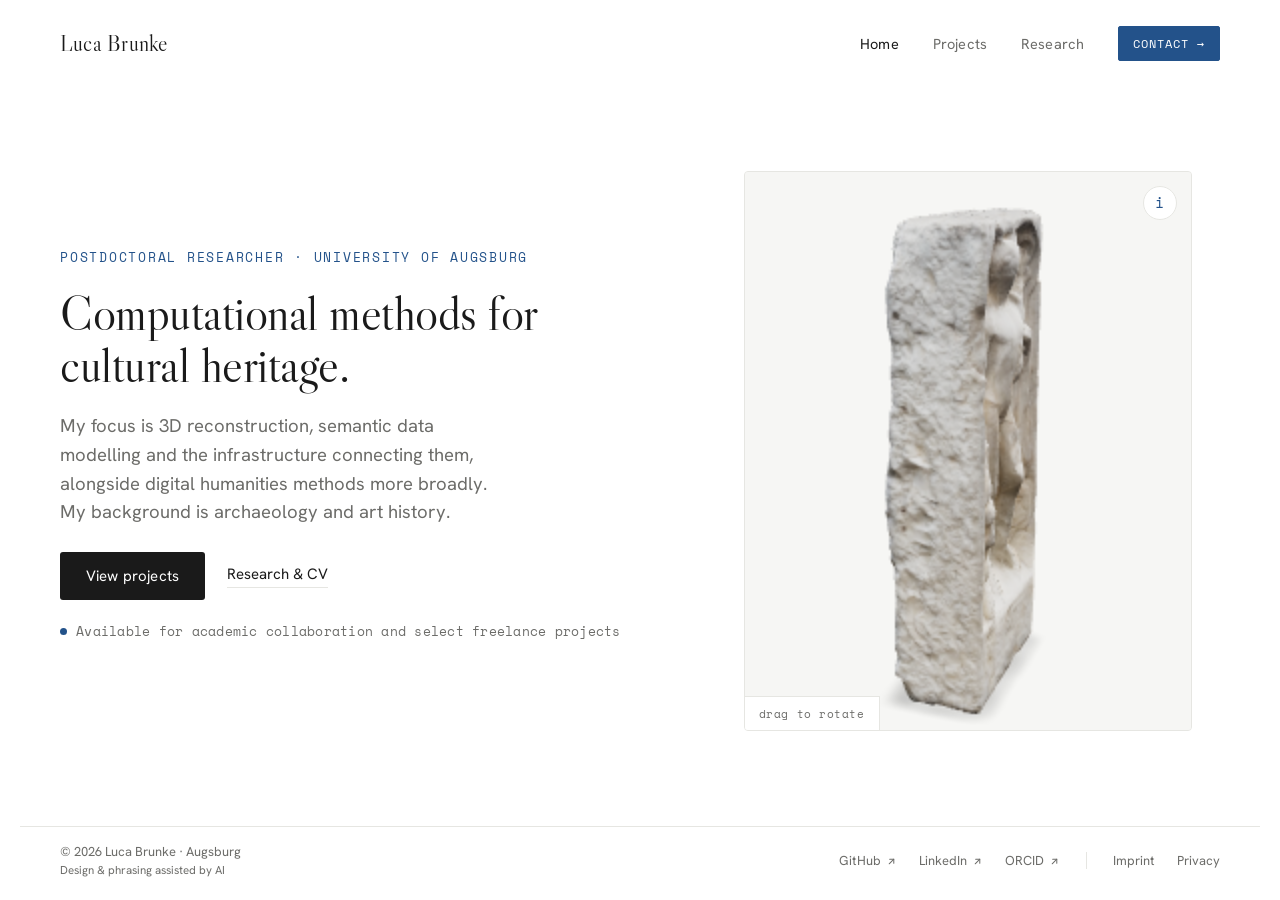
==== commit 0a79268c: "Translate home model info to English Co-Authored-By: Claude Opus 5.5 <noreply@anthropic.com>" ====
--- a/index.html
+++ b/index.html
@@ -61,9 +61,9 @@
       <button class="info-btn" type="button" aria-label="About this model" aria-expanded="false" aria-controls="model-info">i</button>
       <div class="popover" id="model-info" role="dialog" aria-label="About this model" hidden>
         <button class="popover-close" type="button" aria-label="Close">×</button>
-        <div class="eyebrow" lang="de">Mitte 2. Jh. n. Chr.</div>
-        <div class="title">Merkur</div>
-        <p lang="de">Reliefblock des Handelsgottes Merkur. Augsburg, bei St. Ulrich und Afra, um 1500.</p>
+        <div class="eyebrow">Mid-2nd century AD</div>
+        <div class="title">Mercury</div>
+        <p>Relief block of Mercury, god of commerce. Found in Augsburg near St. Ulrich und Afra around 1500.</p>
         <div class="meta">Photogrammetry · iPhone 17 Pro</div>
       </div>
     </div>
